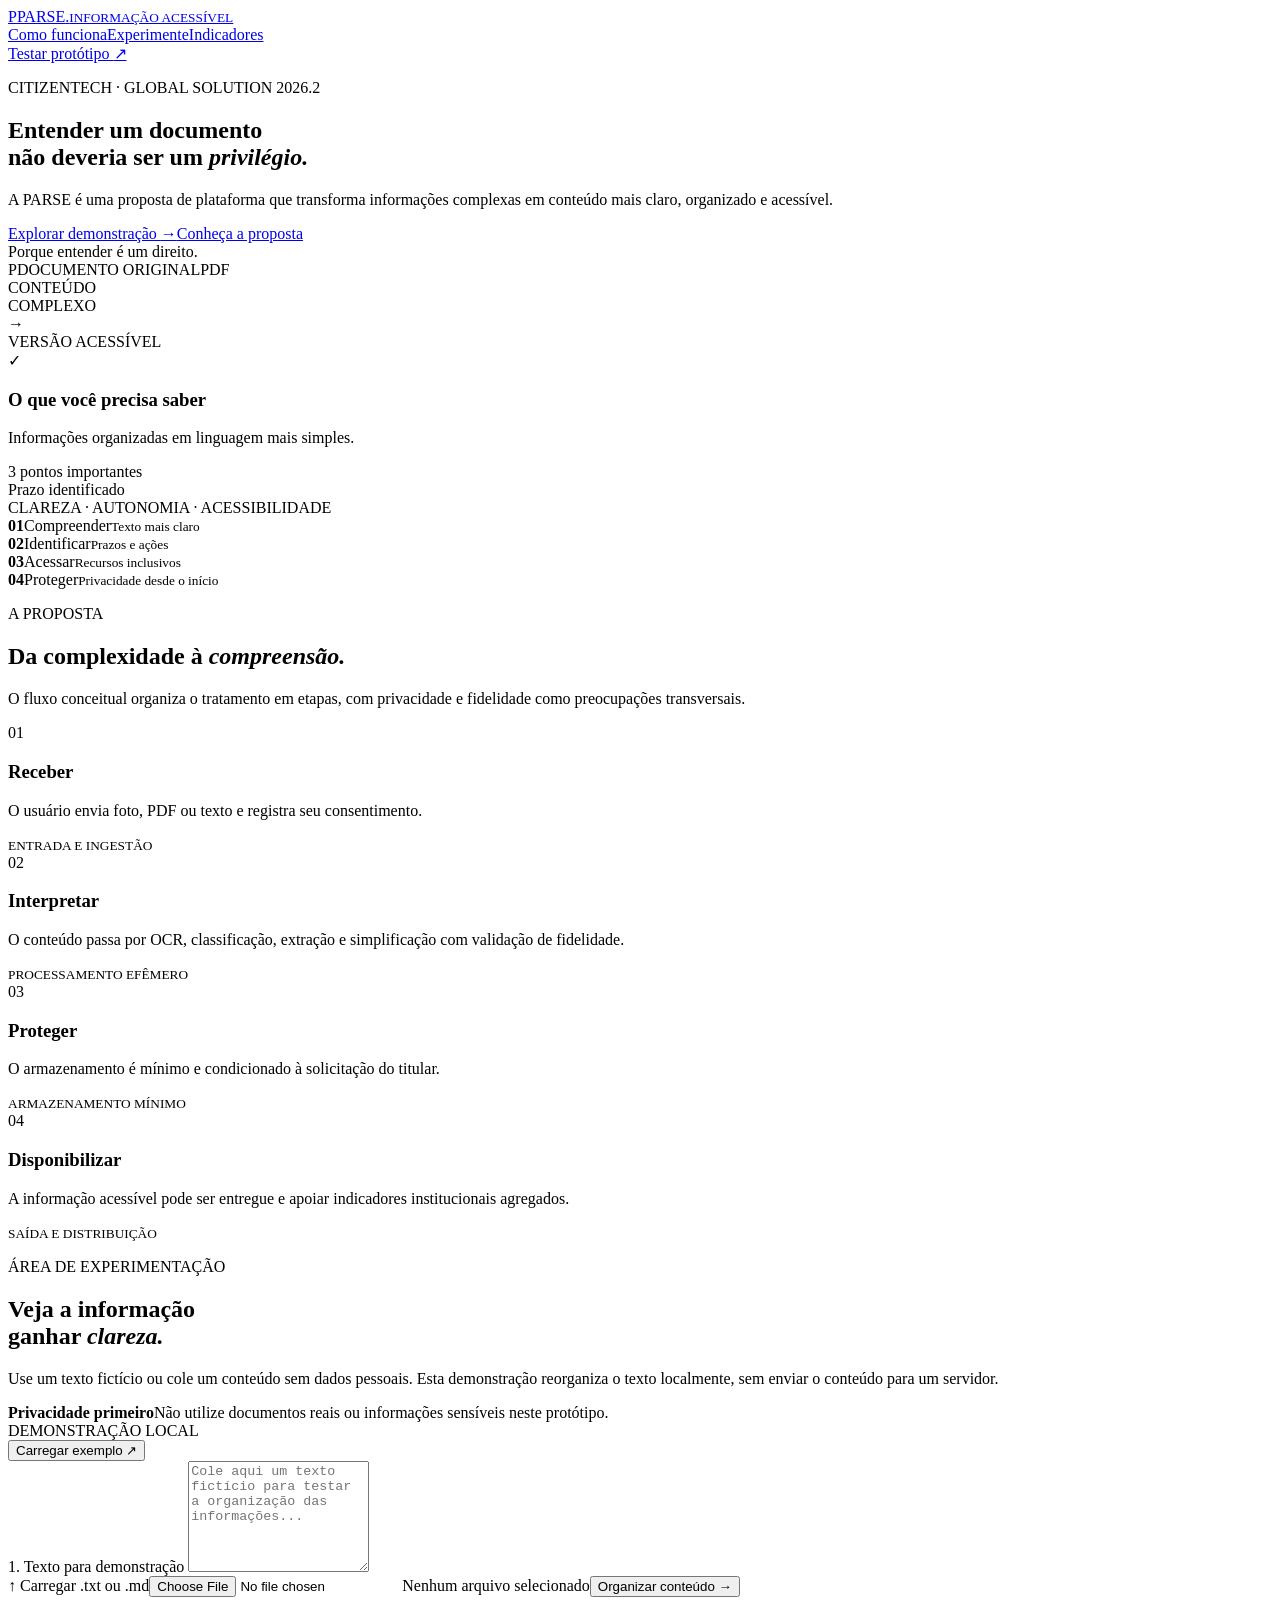
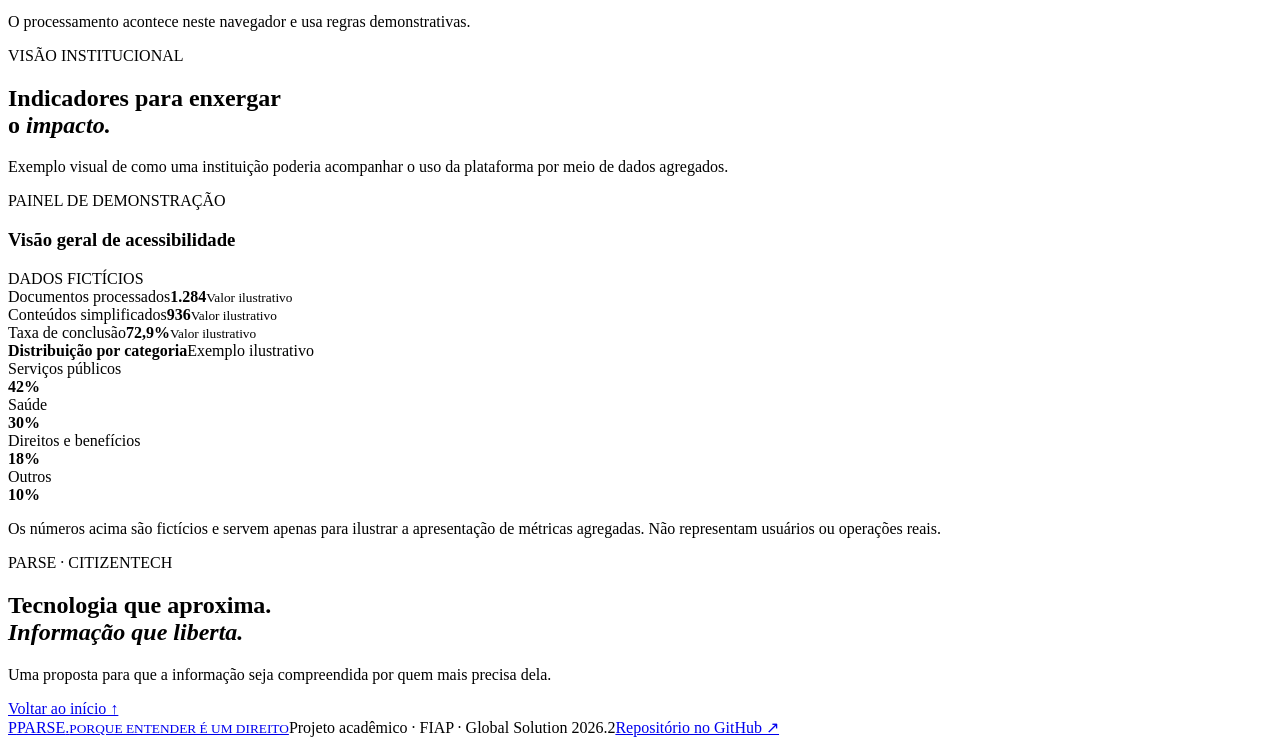
==== prototype/index.html @ f4de329b "Add prototype/index.html" ====
<!doctype html>
<html lang="pt-BR">
<head>
  <meta charset="utf-8">
  <meta name="viewport" content="width=device-width, initial-scale=1">
  <meta name="theme-color" content="#101b35">
  <meta name="description" content="PARSE — Porque entender é um direito. Protótipo CitizenTech de acessibilidade informacional.">
  <title>PARSE — Porque entender é um direito</title>
  <link rel="stylesheet" href="styles.css">
</head>
<body>
  <header class="topbar">
    <a class="brand" href="#inicio" aria-label="PARSE, início"><span class="brand-mark">P</span><span>PARSE<span class="brand-dot">.</span><small>INFORMAÇÃO ACESSÍVEL</small></span></a>
    <nav aria-label="Navegação principal">
      <a href="#como-funciona">Como funciona</a><a href="#tradutor">Experimente</a><a href="#painel">Indicadores</a>
    </nav>
    <a class="top-cta" href="#tradutor">Testar protótipo <span aria-hidden="true">↗</span></a>
  </header>

  <main id="inicio">
    <section class="hero">
      <div class="hero-copy">
        <p class="eyebrow"><span></span> CITIZENTECH · GLOBAL SOLUTION 2026.2</p>
        <h1>Entender um documento<br>não deveria ser um <em>privilégio.</em></h1>
        <p class="hero-lead">A PARSE é uma proposta de plataforma que transforma informações complexas em conteúdo mais claro, organizado e acessível.</p>
        <div class="hero-actions"><a class="button primary" href="#tradutor">Explorar demonstração <span>→</span></a><a class="text-link" href="#como-funciona">Conheça a proposta</a></div>
        <div class="hero-note"><span class="note-line"></span> Porque entender é um direito.</div>
      </div>
      <div class="hero-visual" aria-label="Ilustração de um documento sendo organizado em informações acessíveis">
        <div class="orbit orbit-one"></div><div class="orbit orbit-two"></div>
        <div class="doc-card">
          <div class="doc-head"><span class="doc-icon">P</span><span>DOCUMENTO ORIGINAL</span><span class="doc-status">PDF</span></div>
          <div class="doc-lines"><i></i><i></i><i class="short"></i><i></i><i class="mid"></i></div>
          <div class="doc-stamp">CONTEÚDO<br>COMPLEXO</div>
        </div>
        <div class="transform-arrow">→</div>
        <div class="result-card"><span class="result-label">VERSÃO ACESSÍVEL</span><div class="result-check">✓</div><h3>O que você precisa saber</h3><p>Informações organizadas em linguagem mais simples.</p><div class="result-pill">3 pontos importantes</div><div class="result-pill pale">Prazo identificado</div></div>
        <div class="visual-caption">CLAREZA · AUTONOMIA · ACESSIBILIDADE</div>
      </div>
    </section>

    <section class="stats-strip" aria-label="Pilares da proposta">
      <div><strong>01</strong><span>Compreender</span><small>Texto mais claro</small></div><div><strong>02</strong><span>Identificar</span><small>Prazos e ações</small></div><div><strong>03</strong><span>Acessar</span><small>Recursos inclusivos</small></div><div><strong>04</strong><span>Proteger</span><small>Privacidade desde o início</small></div>
    </section>

    <section class="section how" id="como-funciona">
      <div class="section-heading"><p class="eyebrow">A PROPOSTA</p><h2>Da complexidade à <em>compreensão.</em></h2><p>O fluxo conceitual organiza o tratamento em etapas, com privacidade e fidelidade como preocupações transversais.</p></div>
      <div class="steps">
        <article><span>01</span><h3>Receber</h3><p>O usuário envia foto, PDF ou texto e registra seu consentimento.</p><small>ENTRADA E INGESTÃO</small></article>
        <article><span>02</span><h3>Interpretar</h3><p>O conteúdo passa por OCR, classificação, extração e simplificação com validação de fidelidade.</p><small>PROCESSAMENTO EFÊMERO</small></article>
        <article><span>03</span><h3>Proteger</h3><p>O armazenamento é mínimo e condicionado à solicitação do titular.</p><small>ARMAZENAMENTO MÍNIMO</small></article>
        <article><span>04</span><h3>Disponibilizar</h3><p>A informação acessível pode ser entregue e apoiar indicadores institucionais agregados.</p><small>SAÍDA E DISTRIBUIÇÃO</small></article>
      </div>
    </section>

    <section class="section demo-section" id="tradutor">
      <div class="demo-intro"><p class="eyebrow">ÁREA DE EXPERIMENTAÇÃO</p><h2>Veja a informação<br>ganhar <em>clareza.</em></h2><p>Use um texto fictício ou cole um conteúdo sem dados pessoais. Esta demonstração reorganiza o texto localmente, sem enviar o conteúdo para um servidor.</p><div class="privacy-callout"><strong>Privacidade primeiro</strong><span>Não utilize documentos reais ou informações sensíveis neste protótipo.</span></div></div>
      <div class="workspace">
        <div class="workspace-top"><div><span class="live-dot"></span> DEMONSTRAÇÃO LOCAL</div><button class="subtle-button" id="loadSample" type="button">Carregar exemplo ↗</button></div>
        <label for="sourceText">1. Texto para demonstração</label>
        <textarea id="sourceText" rows="7" placeholder="Cole aqui um texto fictício para testar a organização das informações..."></textarea>
        <div class="input-row"><label class="upload-button" for="fileInput">↑ Carregar .txt ou .md</label><input id="fileInput" type="file" accept=".txt,.md,text/plain,text/markdown"><span id="fileName">Nenhum arquivo selecionado</span><button class="button primary process-button" id="processBtn" type="button">Organizar conteúdo →</button></div>
        <p class="microcopy" id="status" role="status" aria-live="polite">O processamento acontece neste navegador e usa regras demonstrativas.</p>
        <div class="output" id="output" hidden>
          <div class="output-heading"><div><span class="eyebrow">RESULTADO DEMONSTRATIVO</span><h3>Seu conteúdo organizado</h3></div><span class="demo-tag">SIMULAÇÃO</span></div>
          <div class="summary-box"><span class="output-label">EM LINGUAGEM MAIS SIMPLES</span><p id="simpleText"></p></div>
          <div class="output-grid"><div><span class="output-label">PRAZOS IDENTIFICADOS</span><ul id="datesList"><li>Nenhum prazo identificado.</li></ul></div><div><span class="output-label">AÇÕES MENCIONADAS</span><ul id="actionsList"><li>Nenhuma ação identificada.</li></ul></div></div>
          <div class="glossary"><span class="output-label">GLOSSÁRIO DE APOIO</span><div id="glossaryList"></div></div>
          <div class="listen-row"><button class="button secondary" id="speakBtn" type="button">▶ Ouvir demonstração</button><button class="text-link-button" id="stopBtn" type="button">Parar áudio</button><span id="speechStatus" aria-live="polite">Usa a voz disponível no navegador.</span></div>
        </div>
      </div>
    </section>

    <section class="section dashboard-section" id="painel">
      <div class="section-heading"><p class="eyebrow">VISÃO INSTITUCIONAL</p><h2>Indicadores para enxergar<br>o <em>impacto.</em></h2><p>Exemplo visual de como uma instituição poderia acompanhar o uso da plataforma por meio de dados agregados.</p></div>
      <div class="dashboard">
        <div class="dash-header"><div><span class="dash-kicker">PAINEL DE DEMONSTRAÇÃO</span><h3>Visão geral de acessibilidade</h3></div><span class="demo-tag">DADOS FICTÍCIOS</span></div>
        <div class="metric-grid"><article><span>Documentos processados</span><strong>1.284</strong><small>Valor ilustrativo</small></article><article><span>Conteúdos simplificados</span><strong>936</strong><small>Valor ilustrativo</small></article><article><span>Taxa de conclusão</span><strong>72,9%</strong><small>Valor ilustrativo</small></article></div>
        <div class="chart-area"><div class="chart-title"><strong>Distribuição por categoria</strong><span>Exemplo ilustrativo</span></div><div class="bar-row"><span>Serviços públicos</span><div><i style="width:78%"></i></div><b>42%</b></div><div class="bar-row"><span>Saúde</span><div><i style="width:55%"></i></div><b>30%</b></div><div class="bar-row"><span>Direitos e benefícios</span><div><i style="width:34%"></i></div><b>18%</b></div><div class="bar-row"><span>Outros</span><div><i style="width:19%"></i></div><b>10%</b></div></div>
        <p class="dash-foot">Os números acima são fictícios e servem apenas para ilustrar a apresentação de métricas agregadas. Não representam usuários ou operações reais.</p>
      </div>
    </section>

    <section class="closing"><p class="eyebrow">PARSE · CITIZENTECH</p><h2>Tecnologia que aproxima.<br><em>Informação que liberta.</em></h2><p>Uma proposta para que a informação seja compreendida por quem mais precisa dela.</p><a class="button light" href="#inicio">Voltar ao início ↑</a></section>
  </main>
  <footer><a class="brand footer-brand" href="#inicio"><span class="brand-mark">P</span><span>PARSE<span class="brand-dot">.</span><small>PORQUE ENTENDER É UM DIREITO</small></span></a><span>Projeto acadêmico · FIAP · Global Solution 2026.2</span><a href="https://github.com/anajuamorim/parse-citizentech-Copiar" target="_blank" rel="noreferrer">Repositório no GitHub ↗</a></footer>
  <script src="app.js"></script>
</body>
</html>
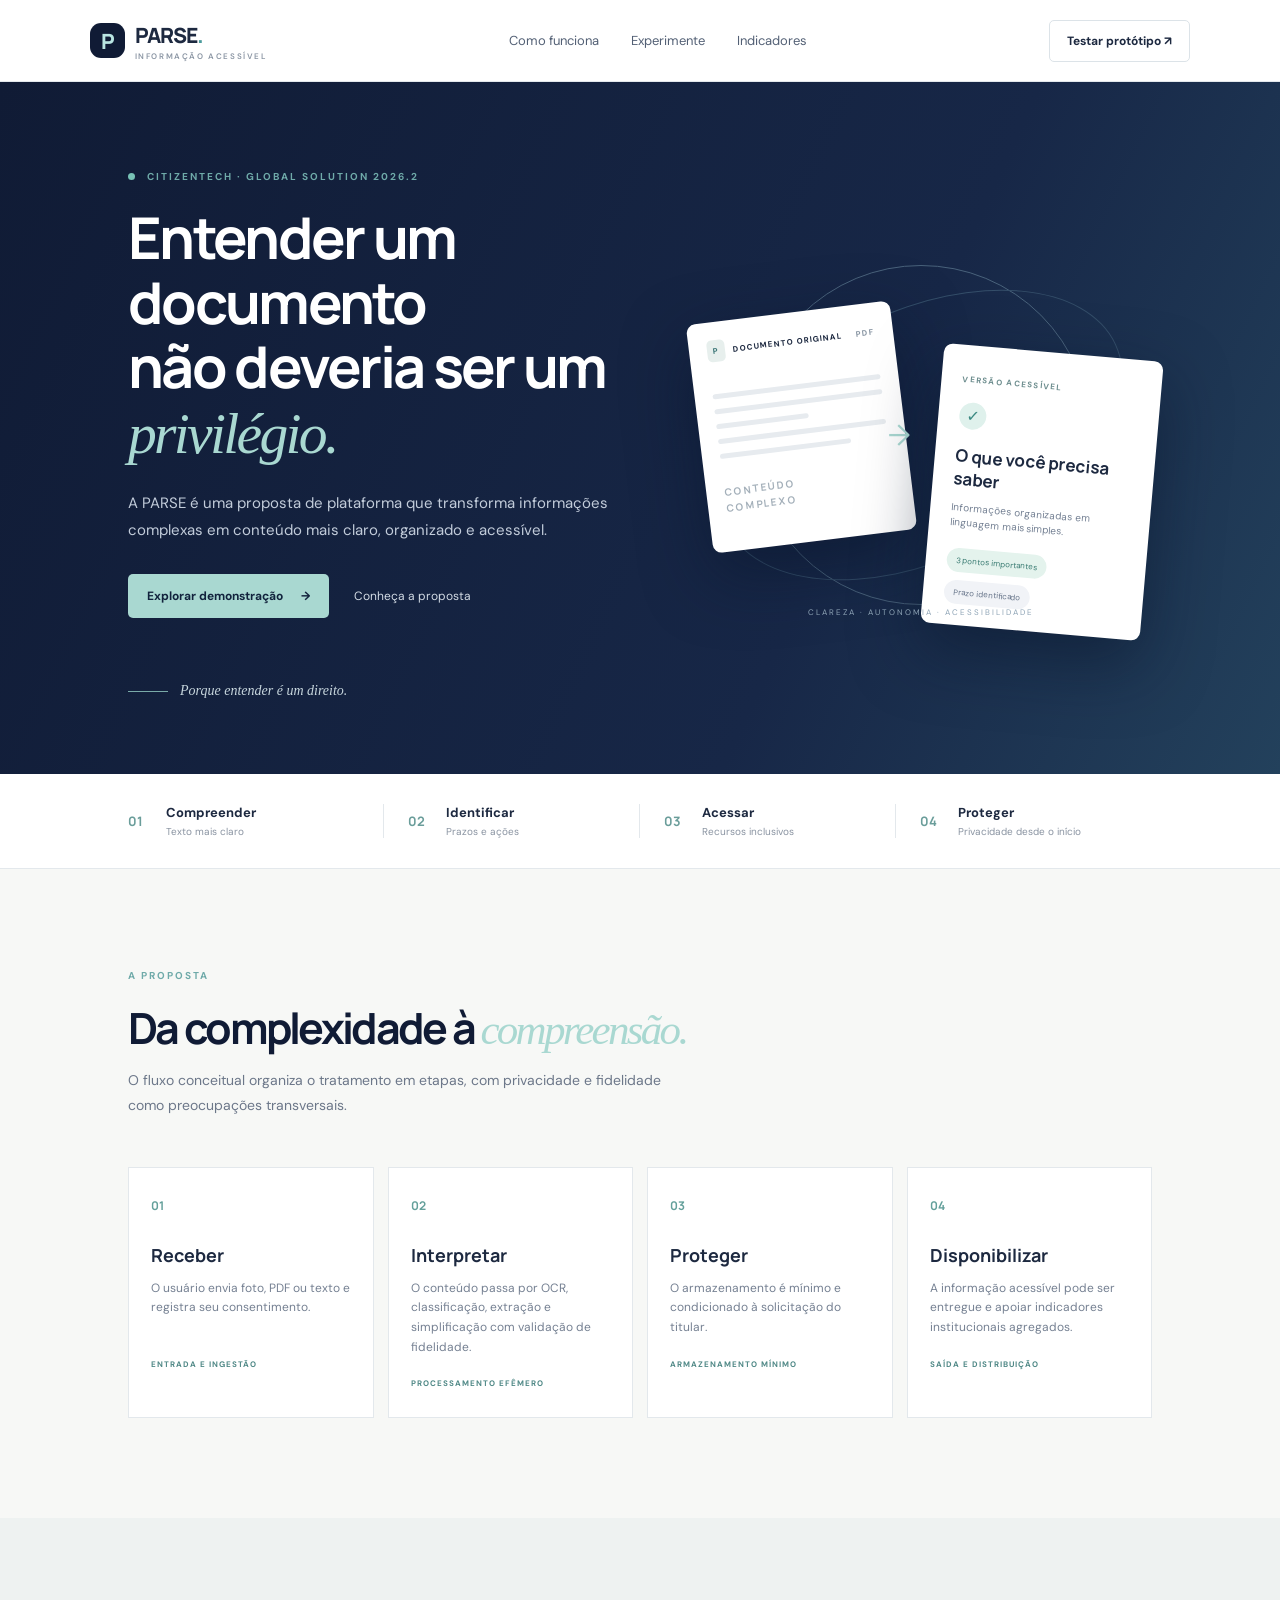
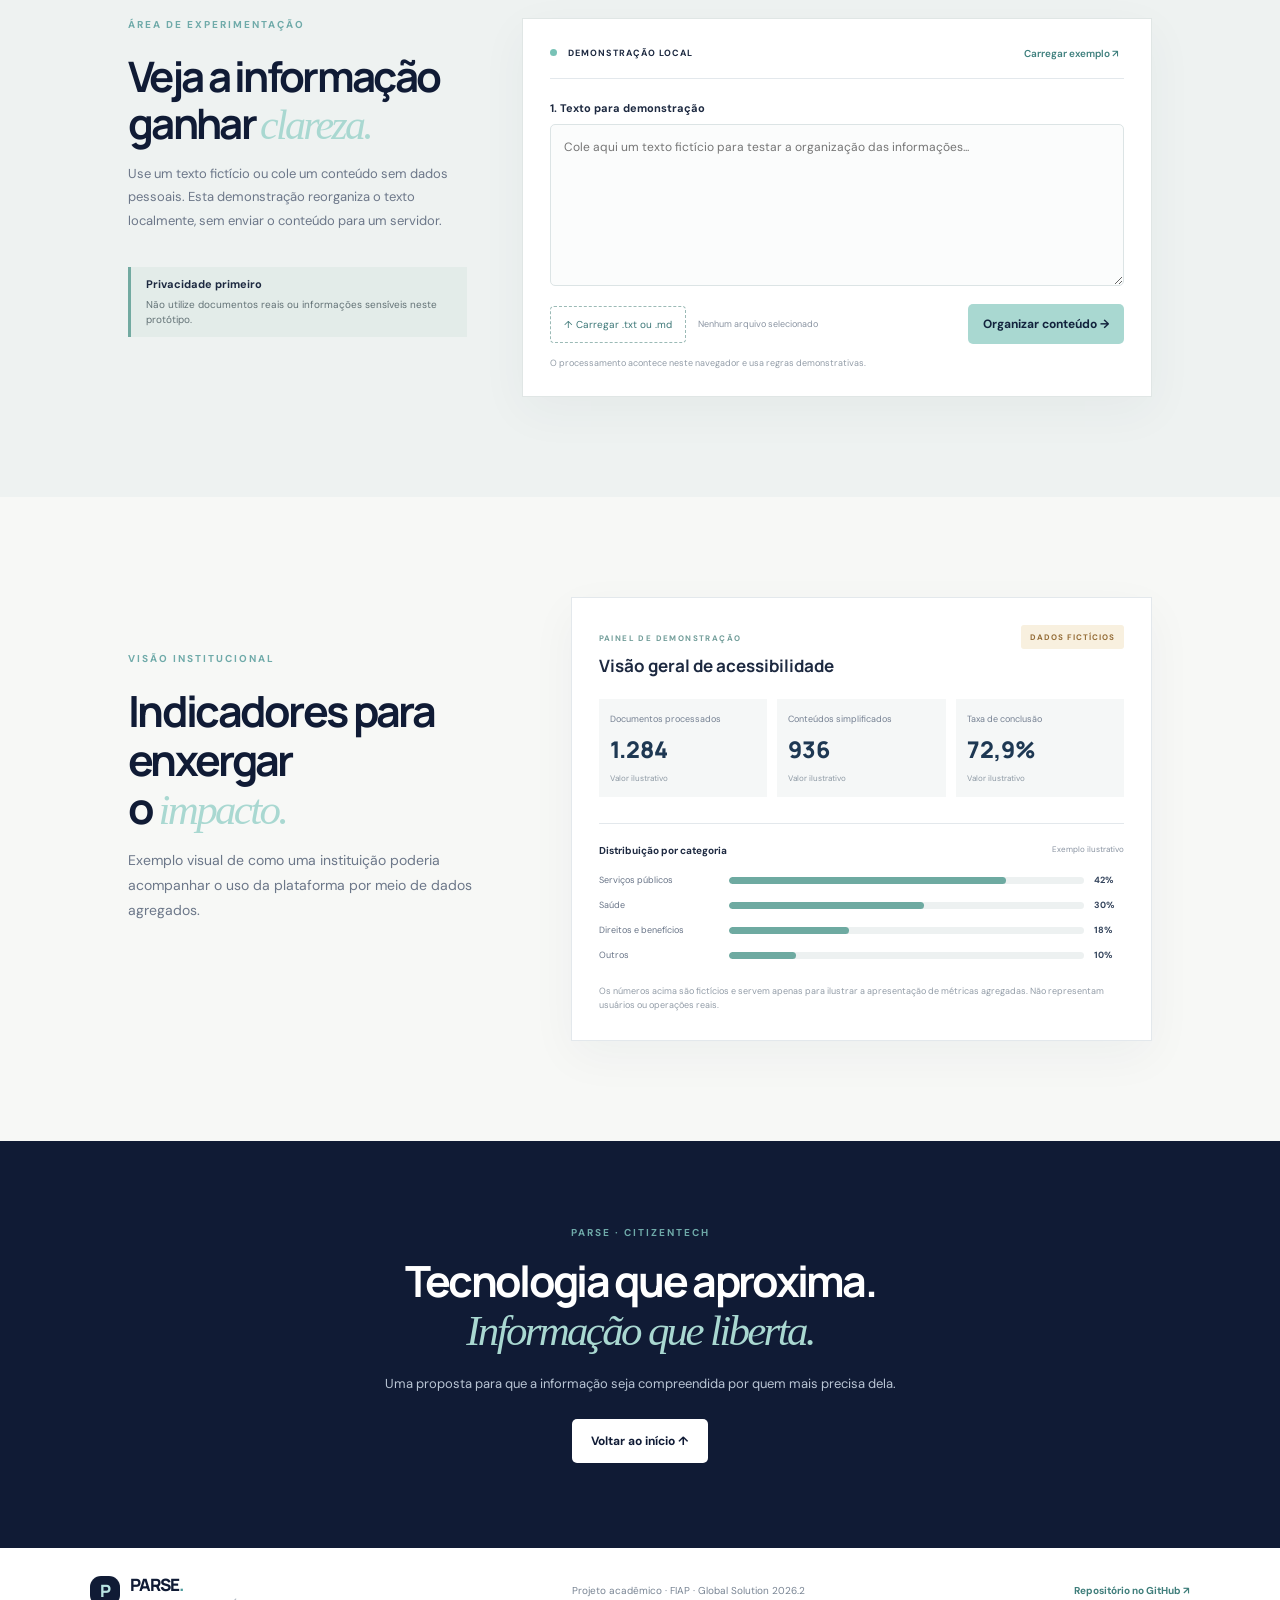
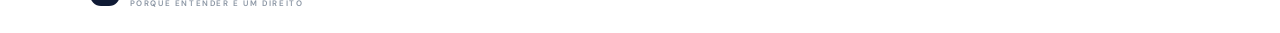
==== commit 3af87d8d: "Add PWA metadata to prototype" ====
--- a/prototype/index.html
+++ b/prototype/index.html
@@ -4,6 +4,8 @@
   <meta charset="utf-8">
   <meta name="viewport" content="width=device-width, initial-scale=1">
   <meta name="theme-color" content="#101b35">
+  <link rel="manifest" href="manifest.webmanifest">
+  <link rel="icon" href="parse-icon.svg" type="image/svg+xml">
   <meta name="description" content="PARSE — Porque entender é um direito. Protótipo CitizenTech de acessibilidade informacional.">
   <title>PARSE — Porque entender é um direito</title>
   <link rel="stylesheet" href="styles.css">
--- a/prototype/styles.css
+++ b/prototype/styles.css
@@ -0,0 +1,6 @@
+@import url('https://fonts.googleapis.com/css2?family=DM+Sans:wght@400;500;600;700&family=Manrope:wght@400;500;600;700;800&display=swap');
+:root{--navy:#101b35;--navy2:#172747;--blue:#315f9f;--cyan:#b9e5e2;--mint:#dff1ec;--paper:#f7f8f6;--ink:#1d2940;--muted:#6c7789;--line:#e3e8ec;--white:#fff;--serif:Georgia,serif}
+*{box-sizing:border-box}html{scroll-behavior:smooth}body{margin:0;background:var(--paper);color:var(--ink);font-family:'DM Sans',sans-serif}a{color:inherit;text-decoration:none}.topbar{height:82px;padding:0 7vw;display:flex;align-items:center;justify-content:space-between;background:#fff;border-bottom:1px solid var(--line);position:sticky;top:0;z-index:10}.brand{display:flex;align-items:center;gap:10px;font:800 21px Manrope,sans-serif;letter-spacing:-1px}.brand-mark{width:35px;height:35px;border-radius:11px;background:var(--navy);color:var(--cyan);display:grid;place-items:center;font:800 21px Manrope}.brand-dot{color:#4b9b9c}.brand small{display:block;font:600 8px 'DM Sans';letter-spacing:1.6px;color:#8b96a4;margin-top:2px}.topbar nav{display:flex;gap:32px;font-size:13px;color:#536075}.topbar nav a:hover,.text-link:hover{color:#3b8285}.top-cta{font-size:12px;font-weight:700;border:1px solid #dce3e8;padding:12px 17px;border-radius:5px}.hero{min-height:590px;padding:88px 10vw 75px;background:linear-gradient(115deg,#101b35 0%,#172747 65%,#23415c 100%);color:white;display:grid;grid-template-columns:1.05fr .95fr;align-items:center;gap:50px;overflow:hidden}.eyebrow{font-size:10px;font-weight:700;letter-spacing:2px;color:#6faaa9;margin:0 0 22px}.eyebrow span,.live-dot{display:inline-block;width:7px;height:7px;background:#78c2b6;border-radius:50%;margin-right:8px}.hero h1,.section h2,.closing h2{font:700 clamp(36px,4.5vw,59px)/1.12 Manrope,sans-serif;letter-spacing:-2.7px;margin:0}.hero h1 em,.section h2 em,.closing h2 em{font-family:var(--serif);font-weight:400;color:#a9d8d1}.hero-lead{max-width:490px;color:#c2ccda;font-size:15px;line-height:1.8;margin:24px 0 30px}.hero-actions{display:flex;align-items:center;gap:25px}.button{border:0;border-radius:5px;padding:14px 19px;font:700 12px 'DM Sans';cursor:pointer;display:inline-flex;align-items:center;gap:18px;transition:.2s}.button:hover{transform:translateY(-2px)}.primary{background:#a9d8d1;color:#12233d}.secondary{background:var(--navy);color:white}.light{background:white;color:var(--navy)}.text-link{font-size:12px;color:#d4dce5}.hero-note{display:flex;align-items:center;gap:12px;margin-top:65px;font:italic 14px var(--serif);color:#c7d6dd}.note-line{height:1px;width:40px;background:#79aaa8}.hero-visual{height:365px;position:relative;display:flex;align-items:center;justify-content:center}.orbit{position:absolute;border:1px solid #49627b;border-radius:50%;width:340px;height:340px}.orbit-two{width:430px;height:250px;transform:rotate(-25deg);border-color:#344e69}.doc-card,.result-card{position:absolute;background:white;color:var(--ink);border-radius:9px;box-shadow:0 25px 65px #07132980}.doc-card{width:205px;height:230px;left:2%;top:60px;padding:18px;transform:rotate(-7deg)}.doc-head{font-size:8px;font-weight:700;letter-spacing:1px;display:flex;align-items:center;gap:8px}.doc-icon{background:#e7efed;color:#3d7778;border-radius:5px;padding:6px;font-weight:800}.doc-status{margin-left:auto;color:#8895a3}.doc-lines{margin-top:32px;display:grid;gap:10px}.doc-lines i{height:5px;background:#e7ebef;border-radius:4px}.doc-lines .short{width:55%}.doc-lines .mid{width:78%}.doc-stamp{font:700 10px Manrope;color:#a3afb9;letter-spacing:2px;margin-top:25px;line-height:1.6}.transform-arrow{position:absolute;left:43%;font-size:29px;color:#a9d8d1}.result-card{width:220px;right:0;top:100px;padding:21px;transform:rotate(5deg)}.result-label,.output-label{font-size:8px;letter-spacing:1.3px;color:#6d8d8e;font-weight:700}.result-check{width:27px;height:27px;border-radius:50%;background:#dff1ec;color:#3b8982;display:grid;place-items:center;margin:15px 0}.result-card h3{font:700 17px Manrope;margin:0 0 8px}.result-card p{font-size:10px;color:#748093;line-height:1.5}.result-pill{display:inline-block;background:#e4f3ed;color:#397b72;border-radius:30px;padding:7px 9px;font-size:8px;margin:8px 3px 0 0}.result-pill.pale{background:#f1f3f7;color:#667489}.visual-caption{position:absolute;bottom:0;font-size:8px;letter-spacing:2px;color:#8ea4b6}.stats-strip{display:grid;grid-template-columns:repeat(4,1fr);padding:30px 10vw;background:#fff;border-bottom:1px solid var(--line)}.stats-strip div{display:grid;grid-template-columns:38px 1fr;align-items:center;border-right:1px solid var(--line);padding-left:24px}.stats-strip div:first-child{padding-left:0}.stats-strip div:last-child{border:0}.stats-strip strong{grid-row:span 2;color:#6a9d9a;font:700 13px Manrope}.stats-strip span{font-weight:700;font-size:13px}.stats-strip small{font-size:10px;color:#8993a1;margin-top:4px}.section{padding:100px 10vw}.section-heading{max-width:610px;margin-bottom:48px}.section h2{font-size:43px;color:var(--navy)}.section-heading>p:last-child{color:var(--muted);line-height:1.8;font-size:14px;max-width:540px}.steps{display:grid;grid-template-columns:repeat(4,1fr);gap:14px}.steps article{background:#fff;border:1px solid var(--line);padding:26px 22px;min-height:210px;position:relative}.steps article>span{font:700 12px Manrope;color:#64a09b}.steps h3{font:700 18px Manrope;margin:28px 0 9px}.steps p{font-size:12px;line-height:1.65;color:#758092;min-height:60px}.steps small{font-size:8px;letter-spacing:1px;color:#4f8886;font-weight:700}.demo-section{background:#eef2f1;display:grid;grid-template-columns:.7fr 1.3fr;gap:55px;align-items:start}.demo-intro h2{font-size:42px}.demo-intro>p:not(.eyebrow){font-size:13px;line-height:1.8;color:var(--muted);max-width:330px}.privacy-callout{border-left:3px solid #72aaa1;padding:10px 15px;margin-top:35px;display:grid;gap:6px;background:#e3ece9}.privacy-callout strong{font-size:11px}.privacy-callout span{font-size:10px;color:#637276;line-height:1.5}.workspace{background:white;padding:27px;border:1px solid #e0e6e5;box-shadow:0 14px 45px #233c4b0c}.workspace-top{display:flex;justify-content:space-between;align-items:center;border-bottom:1px solid var(--line);padding-bottom:17px;margin-bottom:22px;font-size:9px;letter-spacing:1px;font-weight:700}.subtle-button,.text-link-button{border:0;background:none;color:#3e7f7d;font:600 10px 'DM Sans';cursor:pointer}.workspace>label{font-size:11px;font-weight:700;display:block;margin-bottom:9px}.workspace textarea{width:100%;resize:vertical;border:1px solid #dce4e5;border-radius:5px;padding:13px;font:12px/1.6 'DM Sans';color:var(--ink);outline-color:#70a9a2;background:#fbfcfc}.input-row{display:flex;align-items:center;gap:12px;margin-top:13px;flex-wrap:wrap}.upload-button{font-size:10px;color:#3c7777;border:1px dashed #9bbab6;padding:11px 13px;border-radius:4px;cursor:pointer}.input-row input{position:absolute;width:1px;height:1px;opacity:0}.input-row>span{font-size:9px;color:#8993a1;flex:1}.process-button{padding:12px 15px}.microcopy{font-size:9px;color:#929ca7;margin:13px 0 0}.output{border-top:1px solid var(--line);margin-top:25px;padding-top:22px}.output-heading{display:flex;align-items:center;justify-content:space-between}.output-heading .eyebrow{margin-bottom:7px;font-size:8px}.output-heading h3{font:700 19px Manrope;margin:0 0 15px}.demo-tag{font-size:8px;letter-spacing:1px;font-weight:700;color:#946c36;background:#f8f0df;border-radius:3px;padding:7px 9px}.summary-box{background:#f0f6f3;padding:17px;border-left:3px solid #6ea69c}.summary-box p{font-size:12px;line-height:1.8;margin:8px 0 0}.output-grid{display:grid;grid-template-columns:1fr 1fr;gap:20px;margin:20px 0}.output-grid ul{padding-left:17px;font-size:11px;line-height:1.8;color:#5d6877}.glossary{border-top:1px solid var(--line);padding-top:17px}.glossary-item{display:inline-flex;gap:6px;margin:10px 8px 0 0;padding:7px 9px;background:#f3f5f7;border-radius:3px;font-size:10px}.glossary-item b{color:#3d7f7a}.listen-row{display:flex;align-items:center;gap:13px;margin-top:20px;flex-wrap:wrap}.listen-row .button{padding:11px 14px}.listen-row span{font-size:9px;color:#8993a1}.dashboard-section{display:grid;grid-template-columns:.8fr 1.2fr;gap:55px;align-items:center}.dashboard{background:white;border:1px solid var(--line);padding:27px;box-shadow:0 15px 45px #20334b0b}.dash-header{display:flex;justify-content:space-between;align-items:start}.dash-kicker{font-size:8px;letter-spacing:1.4px;color:#719d99;font-weight:700}.dash-header h3{font:700 17px Manrope;margin:8px 0 22px}.metric-grid{display:grid;grid-template-columns:repeat(3,1fr);gap:10px}.metric-grid article{background:#f5f7f7;padding:14px 11px;display:grid;gap:8px}.metric-grid span{font-size:9px;color:#758092}.metric-grid strong{font:800 23px Manrope;color:#1e3853}.metric-grid small{font-size:8px;color:#8d99a4}.chart-area{margin-top:26px;border-top:1px solid var(--line);padding-top:20px}.chart-title{display:flex;justify-content:space-between;font-size:10px;margin-bottom:17px}.chart-title span{font-size:8px;color:#8993a1}.bar-row{display:grid;grid-template-columns:120px 1fr 30px;gap:10px;align-items:center;margin:13px 0;font-size:9px;color:#687487}.bar-row>div{height:7px;background:#edf1f1;border-radius:10px;overflow:hidden}.bar-row i{display:block;height:100%;background:#6eaaa1;border-radius:10px}.bar-row b{font-size:9px;color:#34445c}.dash-foot{font-size:9px;line-height:1.6;color:#929ca7;margin:23px 0 0}.closing{text-align:center;padding:85px 20px;background:var(--navy);color:#fff}.closing h2{font-size:43px}.closing>p:not(.eyebrow){font-size:13px;color:#b9c5d4;margin:20px 0 27px}.closing .eyebrow{margin-bottom:18px}footer{background:#fff;padding:25px 7vw;display:flex;align-items:center;justify-content:space-between;color:#788493;font-size:10px}.footer-brand{color:var(--navy);font-size:17px}.footer-brand .brand-mark{width:30px;height:30px;font-size:17px}footer>a:last-child{color:#3f7e7b;font-weight:700}
+@media(max-width:900px){.hero{padding:70px 7vw;grid-template-columns:1fr}.hero-visual{max-width:500px;width:100%;margin:auto}.demo-section,.dashboard-section{grid-template-columns:1fr;gap:35px}.steps{grid-template-columns:repeat(2,1fr)}.section{padding:75px 7vw}.stats-strip{padding:25px 7vw}.topbar{padding:0 5vw}.topbar nav{gap:15px}}
+@media(max-width:600px){.topbar{height:68px}.topbar nav{display:none}.top-cta{font-size:10px;padding:10px}.hero{padding:62px 7vw 50px}.hero h1{font-size:39px}.hero-visual{height:300px;transform:scale(.85);transform-origin:center}.doc-card{left:0}.result-card{right:0}.stats-strip{grid-template-columns:1fr 1fr;gap:18px}.stats-strip div{padding-left:0;border:0}.steps{grid-template-columns:1fr}.section{padding:65px 7vw}.section h2,.demo-intro h2,.closing h2{font-size:35px}.workspace{padding:18px}.output-grid{grid-template-columns:1fr;gap:5px}.metric-grid{grid-template-columns:1fr}.bar-row{grid-template-columns:100px 1fr 27px}footer{padding:25px 7vw;gap:18px;align-items:flex-start;flex-direction:column}.input-row>span{min-width:100px}.process-button{width:100%;justify-content:center}}
+@media(prefers-reduced-motion:reduce){html{scroll-behavior:auto}*,*::before,*::after{transition:none!important}}
